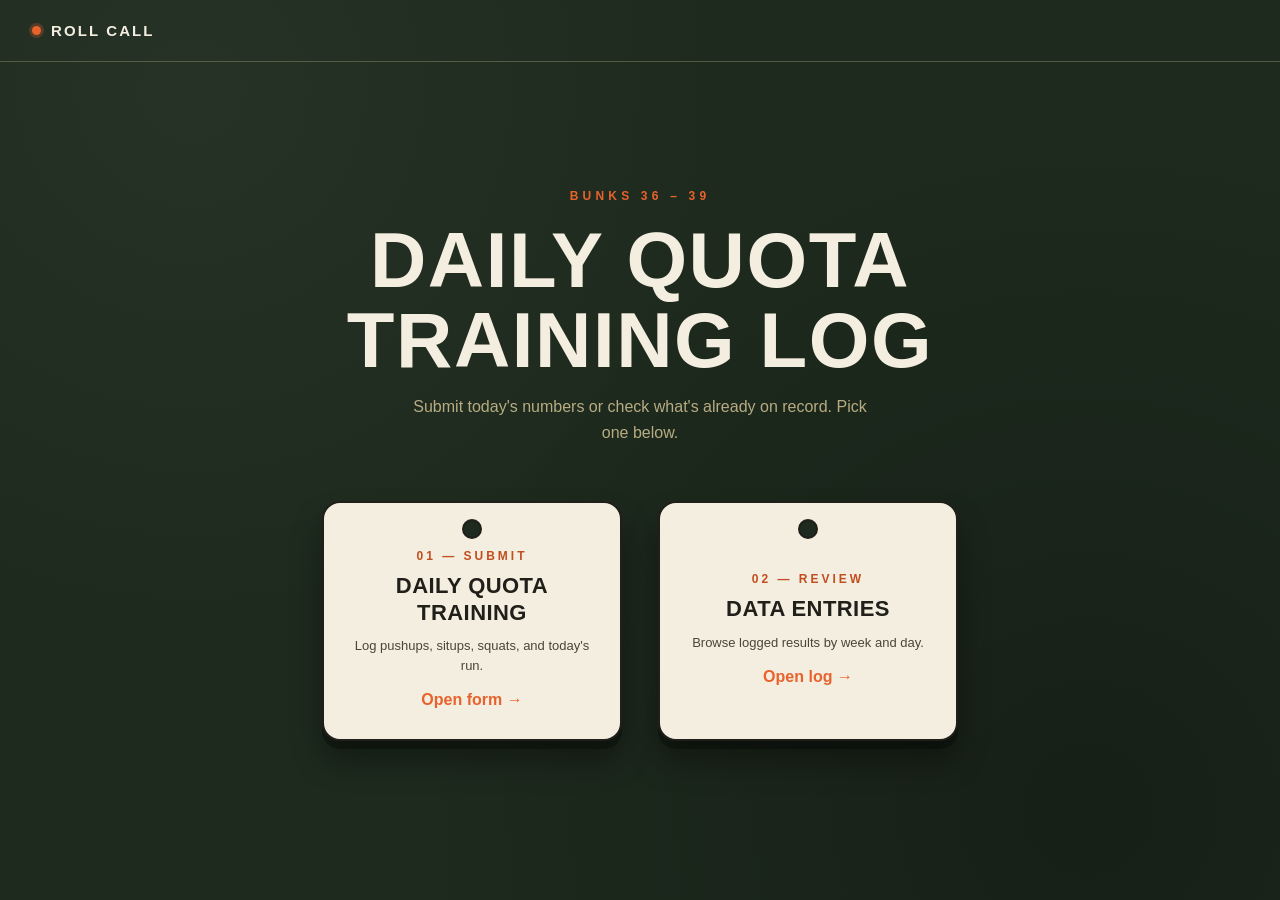
==== index.html @ 6c7694f4 "move files up to repo root" ====
<!DOCTYPE html>
<html lang="en">
<head>
  <meta charset="UTF-8" />
  <meta name="viewport" content="width=device-width, initial-scale=1.0" />
  <title>Roll Call — Daily Quota Training</title>
  <link rel="stylesheet" href="style.css" />
</head>
<body class="home">
  <header class="topbar">
    <div class="brand"><span class="dot"></span> Roll Call</div>
  </header>

  <main class="home-main">
    <div class="eyebrow">Bunks 36 – 39</div>
    <h1 class="home-title">Daily Quota<br />Training Log</h1>
    <p class="home-sub">
      Submit today's numbers or check what's already on record. Pick one below.
    </p>

    <div class="tag-row">
      <a class="tag" href="training.html">
        <span class="tag-num">01 — Submit</span>
        <span class="tag-title">Daily Quota Training</span>
        <span class="tag-desc">Log pushups, situps, squats, and today's run.</span>
        <span class="tag-arrow">Open form →</span>
      </a>

      <a class="tag" href="data.html">
        <span class="tag-num">02 — Review</span>
        <span class="tag-title">Data Entries</span>
        <span class="tag-desc">Browse logged results by week and day.</span>
        <span class="tag-arrow">Open log →</span>
      </a>
    </div>
  </main>
</body>
</html>
---- style.css ----
/* ============================================================
   Roll Call — shared styles
   Palette: field olive, paper cream, stencil ink, PT-belt orange
   ============================================================ */

:root {
  --bg-dark: #1e2a1e;
  --bg-darker: #141d13;
  --paper: #f3eee0;
  --paper-dim: #e8e0c8;
  --ink: #201f19;
  --accent: #e8622c;
  --accent-dim: #c24e20;
  --khaki: #b7ac82;
  --line: #6e6a4e;
  --good: #4c7a4a;

  --font: 'Avenir', 'Avenir Next', 'Century Gothic', 'Segoe UI', -apple-system,
    BlinkMacSystemFont, sans-serif;
}

* {
  box-sizing: border-box;
}

html,
body {
  margin: 0;
  padding: 0;
}

body {
  font-family: var(--font);
  background: var(--bg-dark);
  background-image: radial-gradient(circle at 15% 10%, rgba(255, 255, 255, 0.04), transparent 40%),
    radial-gradient(circle at 85% 90%, rgba(0, 0, 0, 0.25), transparent 50%);
  color: var(--paper);
  min-height: 100vh;
  -webkit-font-smoothing: antialiased;
}

a {
  color: inherit;
  text-decoration: none;
}

/* ---------- top bar ---------- */

.topbar {
  display: flex;
  align-items: center;
  justify-content: space-between;
  padding: 22px 32px;
  border-bottom: 1px solid rgba(183, 172, 130, 0.35);
}

.brand {
  display: flex;
  align-items: center;
  gap: 10px;
  font-weight: 800;
  letter-spacing: 0.14em;
  text-transform: uppercase;
  font-size: 15px;
  color: var(--paper);
}

.brand .dot {
  width: 9px;
  height: 9px;
  border-radius: 50%;
  background: var(--accent);
  box-shadow: 0 0 0 3px rgba(232, 98, 44, 0.25);
}

.back-link {
  font-size: 13px;
  font-weight: 700;
  letter-spacing: 0.08em;
  text-transform: uppercase;
  color: var(--khaki);
  border: 1px solid var(--line);
  padding: 8px 14px;
  border-radius: 999px;
  transition: 0.15s ease;
}

.back-link:hover {
  color: var(--bg-dark);
  background: var(--khaki);
  border-color: var(--khaki);
}

/* ============================================================
   HOME PAGE
   ============================================================ */

.home {
  min-height: 100vh;
  display: flex;
  flex-direction: column;
}

.home-main {
  flex: 1;
  display: flex;
  flex-direction: column;
  align-items: center;
  justify-content: center;
  text-align: center;
  padding: 48px 24px 80px;
}

.eyebrow {
  font-size: 12px;
  font-weight: 800;
  letter-spacing: 0.35em;
  text-transform: uppercase;
  color: var(--accent);
  margin-bottom: 18px;
}

.home-title {
  font-size: clamp(40px, 8vw, 78px);
  font-weight: 800;
  letter-spacing: 0.02em;
  line-height: 1.02;
  margin: 0 0 14px;
  text-transform: uppercase;
}

.home-sub {
  color: var(--khaki);
  font-size: 16px;
  max-width: 480px;
  margin: 0 0 56px;
  line-height: 1.6;
}

.tag-row {
  display: flex;
  gap: 36px;
  flex-wrap: wrap;
  justify-content: center;
}

/* dog-tag shaped button */
.tag {
  position: relative;
  width: 300px;
  min-height: 200px;
  background: var(--paper);
  color: var(--ink);
  border-radius: 18px;
  border: 2px solid var(--ink);
  padding: 46px 26px 30px;
  box-shadow: 0 8px 0 rgba(0, 0, 0, 0.3), 0 20px 30px rgba(0, 0, 0, 0.35);
  display: flex;
  flex-direction: column;
  align-items: center;
  justify-content: center;
  gap: 10px;
  transition: transform 0.15s ease, box-shadow 0.15s ease;
}

.tag:hover {
  transform: translateY(-4px);
  box-shadow: 0 12px 0 rgba(0, 0, 0, 0.3), 0 26px 36px rgba(0, 0, 0, 0.4);
}

.tag::before {
  content: "";
  position: absolute;
  top: 16px;
  left: 50%;
  transform: translateX(-50%);
  width: 16px;
  height: 16px;
  border-radius: 50%;
  background: var(--bg-dark);
  border: 2px solid var(--ink);
}

.tag .tag-num {
  font-size: 12px;
  font-weight: 800;
  letter-spacing: 0.25em;
  text-transform: uppercase;
  color: var(--accent-dim);
}

.tag .tag-title {
  font-size: 22px;
  font-weight: 800;
  letter-spacing: 0.02em;
  text-transform: uppercase;
  line-height: 1.2;
}

.tag .tag-desc {
  font-size: 13px;
  color: #4a4636;
  line-height: 1.5;
}

.tag .tag-arrow {
  margin-top: 6px;
  font-weight: 800;
  color: var(--accent);
}

/* ============================================================
   SHARED PAGE HEADER (form / data pages)
   ============================================================ */

.page {
  max-width: 780px;
  margin: 0 auto;
  padding: 48px 24px 100px;
}

.page-header {
  margin-bottom: 34px;
}

.page-eyebrow {
  font-size: 12px;
  font-weight: 800;
  letter-spacing: 0.3em;
  text-transform: uppercase;
  color: var(--accent);
  margin-bottom: 10px;
}

.page-title {
  font-size: clamp(28px, 5vw, 40px);
  font-weight: 800;
  text-transform: uppercase;
  letter-spacing: 0.01em;
  margin: 0 0 10px;
}

.page-desc {
  color: var(--khaki);
  font-size: 14px;
  line-height: 1.6;
  max-width: 560px;
}

/* ============================================================
   FORM (training.html)
   ============================================================ */

.panel {
  background: var(--paper);
  color: var(--ink);
  border-radius: 16px;
  border: 2px solid var(--ink);
  padding: 30px;
  box-shadow: 0 10px 0 rgba(0, 0, 0, 0.28), 0 20px 30px rgba(0, 0, 0, 0.3);
}

.field {
  margin-bottom: 22px;
}

.field label {
  display: block;
  font-size: 11px;
  font-weight: 800;
  letter-spacing: 0.16em;
  text-transform: uppercase;
  color: var(--accent-dim);
  margin-bottom: 8px;
}

.field input[type="text"],
.field input[type="number"],
.field select {
  width: 100%;
  font-family: var(--font);
  font-size: 15px;
  padding: 12px 14px;
  border-radius: 8px;
  border: 1.5px solid #cfc6a6;
  background: #fffdf7;
  color: var(--ink);
}

.field input:focus,
.field select:focus {
  outline: 3px solid rgba(232, 98, 44, 0.35);
  border-color: var(--accent);
}

.row-2 {
  display: grid;
  grid-template-columns: 1fr 1fr;
  gap: 16px;
}

.row-3 {
  display: grid;
  grid-template-columns: 1fr 1fr 1fr;
  gap: 16px;
}

@media (max-width: 560px) {
  .row-2,
  .row-3 {
    grid-template-columns: 1fr;
  }
}

.divider {
  border: none;
  border-top: 1px dashed #cfc6a6;
  margin: 26px 0;
}

.run-block {
  background: var(--paper-dim);
  border: 1.5px dashed var(--line);
  border-radius: 12px;
  padding: 20px;
  margin-bottom: 18px;
  position: relative;
}

.run-block-label {
  font-size: 11px;
  font-weight: 800;
  letter-spacing: 0.16em;
  text-transform: uppercase;
  color: var(--ink);
  margin-bottom: 14px;
  display: flex;
  align-items: center;
  justify-content: space-between;
}

.remove-run {
  background: none;
  border: none;
  color: var(--accent-dim);
  font-size: 11px;
  font-weight: 800;
  letter-spacing: 0.08em;
  text-transform: uppercase;
  cursor: pointer;
  padding: 4px 8px;
}

.remove-run:hover {
  text-decoration: underline;
}

.conditional {
  display: none;
  margin-top: 14px;
}

.conditional.show {
  display: block;
}

.sets-row {
  display: flex;
  align-items: center;
  gap: 10px;
}

.sets-row .x {
  font-weight: 800;
  color: var(--accent-dim);
  padding-top: 10px;
}

.btn-add {
  width: 100%;
  background: transparent;
  border: 2px dashed var(--line);
  color: var(--ink);
  font-family: var(--font);
  font-weight: 800;
  font-size: 13px;
  letter-spacing: 0.1em;
  text-transform: uppercase;
  padding: 14px;
  border-radius: 10px;
  cursor: pointer;
  transition: 0.15s ease;
}

.btn-add:hover {
  border-color: var(--accent);
  color: var(--accent-dim);
}

.btn-submit {
  width: 100%;
  margin-top: 28px;
  background: var(--accent);
  color: #fff;
  border: none;
  font-family: var(--font);
  font-weight: 800;
  font-size: 15px;
  letter-spacing: 0.1em;
  text-transform: uppercase;
  padding: 16px;
  border-radius: 10px;
  cursor: pointer;
  box-shadow: 0 5px 0 var(--accent-dim);
  transition: transform 0.1s ease, box-shadow 0.1s ease;
}

.btn-submit:hover {
  transform: translateY(-1px);
  box-shadow: 0 6px 0 var(--accent-dim);
}

.btn-submit:active {
  transform: translateY(3px);
  box-shadow: 0 2px 0 var(--accent-dim);
}

.btn-submit:disabled {
  opacity: 0.6;
  cursor: not-allowed;
}

.status-msg {
  margin-top: 16px;
  padding: 14px 16px;
  border-radius: 8px;
  font-size: 13px;
  font-weight: 700;
  display: none;
}

.status-msg.show {
  display: block;
}

.status-msg.ok {
  background: rgba(76, 122, 74, 0.15);
  border: 1.5px solid var(--good);
  color: #2b4b2a;
}

.status-msg.err {
  background: rgba(196, 60, 40, 0.12);
  border: 1.5px solid #c43c28;
  color: #7a2417;
}

/* ============================================================
   DATA PAGE (data.html)
   ============================================================ */

.filter-panel {
  background: var(--paper);
  border: 2px solid var(--ink);
  border-radius: 16px;
  padding: 22px 26px;
  display: flex;
  gap: 20px;
  flex-wrap: wrap;
  box-shadow: 0 8px 0 rgba(0, 0, 0, 0.28), 0 16px 24px rgba(0, 0, 0, 0.3);
  margin-bottom: 28px;
}

.filter-field {
  flex: 1;
  min-width: 180px;
}

.filter-field label {
  display: block;
  font-size: 11px;
  font-weight: 800;
  letter-spacing: 0.16em;
  text-transform: uppercase;
  color: var(--accent-dim);
  margin-bottom: 8px;
}

.filter-field select {
  width: 100%;
  font-family: var(--font);
  font-size: 15px;
  padding: 12px 14px;
  border-radius: 8px;
  border: 1.5px solid #cfc6a6;
  background: #fffdf7;
  color: var(--ink);
}

.table-wrap {
  background: var(--paper);
  border: 2px solid var(--ink);
  border-radius: 16px;
  overflow: hidden;
  box-shadow: 0 8px 0 rgba(0, 0, 0, 0.28), 0 16px 24px rgba(0, 0, 0, 0.3);
}

table {
  width: 100%;
  border-collapse: collapse;
  color: var(--ink);
}

thead th {
  background: var(--bg-darker);
  color: var(--paper);
  text-align: left;
  font-size: 11px;
  font-weight: 800;
  letter-spacing: 0.12em;
  text-transform: uppercase;
  padding: 14px 16px;
}

tbody td {
  padding: 13px 16px;
  font-size: 14px;
  border-top: 1px solid #e2d9bc;
  font-variant-numeric: tabular-nums;
}

tbody tr:nth-child(even) {
  background: rgba(183, 172, 130, 0.14);
}

.bunk-badge {
  display: inline-flex;
  align-items: center;
  justify-content: center;
  width: 30px;
  height: 30px;
  border-radius: 50%;
  background: var(--bg-dark);
  color: var(--paper);
  font-weight: 800;
  font-size: 12px;
}

.empty-state,
.loading-state {
  padding: 48px 24px;
  text-align: center;
  color: #7a7358;
  font-size: 14px;
}

.hint {
  color: var(--khaki);
  font-size: 12px;
  margin-top: 14px;
  line-height: 1.6;
}
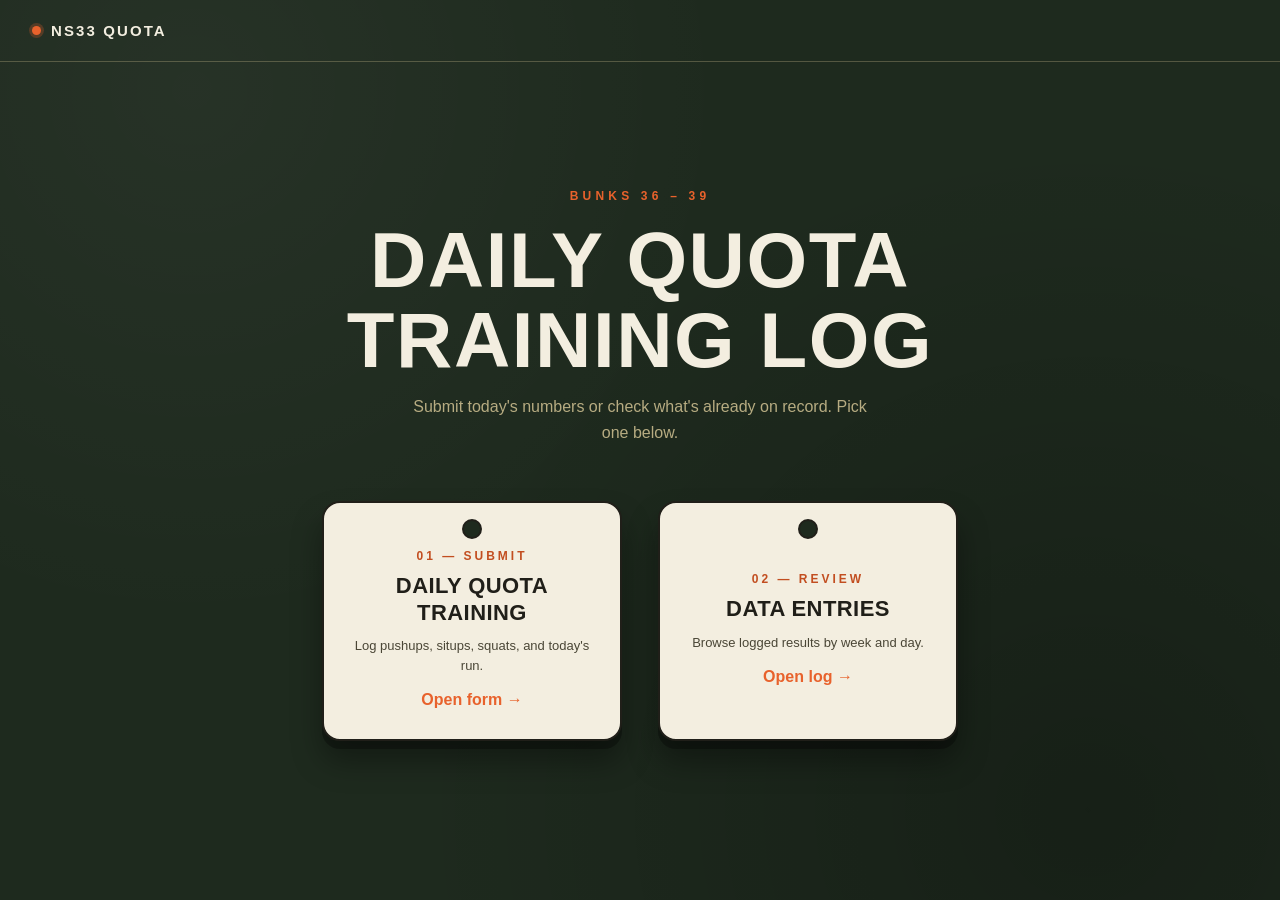
==== commit d2fa39a8: "change top icon text" ====
--- a/index.html
+++ b/index.html
@@ -8,7 +8,7 @@
 </head>
 <body class="home">
   <header class="topbar">
-    <div class="brand"><span class="dot"></span> Roll Call</div>
+    <div class="brand"><span class="dot"></span> NS33 Quota</div>
   </header>
 
   <main class="home-main">
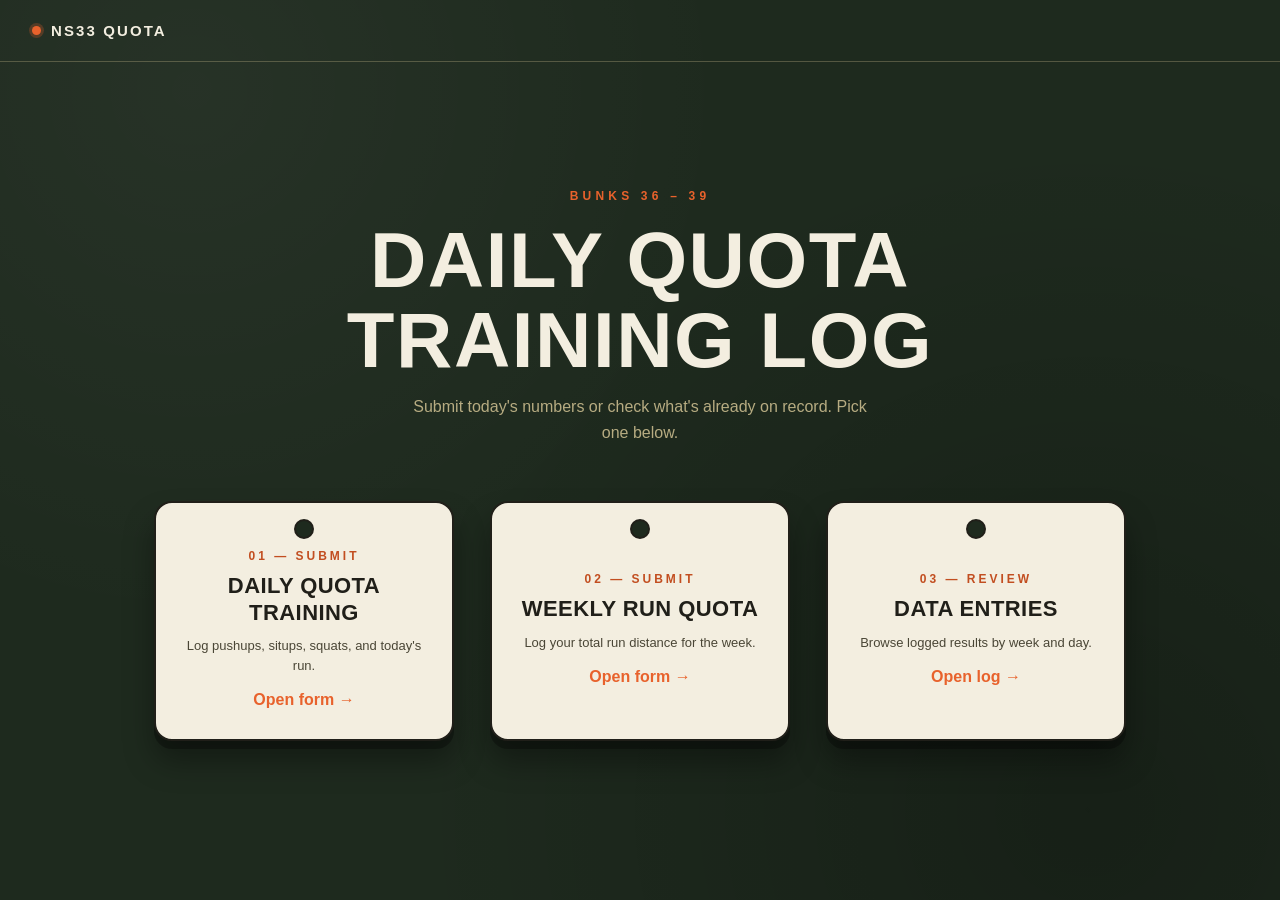
==== commit f5531aed: "add weekly run quota" ====
--- a/index.html
+++ b/index.html
@@ -3,7 +3,7 @@
 <head>
   <meta charset="UTF-8" />
   <meta name="viewport" content="width=device-width, initial-scale=1.0" />
-  <title>Roll Call — Daily Quota Training</title>
+  <title>NS33 Quota Website</title>
   <link rel="stylesheet" href="style.css" />
 </head>
 <body class="home">
@@ -26,8 +26,15 @@
         <span class="tag-arrow">Open form →</span>
       </a>
 
+      <a class="tag" href="weekly.html">
+        <span class="tag-num">02 — Submit</span>
+        <span class="tag-title">Weekly Run Quota</span>
+        <span class="tag-desc">Log your total run distance for the week.</span>
+        <span class="tag-arrow">Open form →</span>
+      </a>
+
       <a class="tag" href="data.html">
-        <span class="tag-num">02 — Review</span>
+        <span class="tag-num">03 — Review</span>
         <span class="tag-title">Data Entries</span>
         <span class="tag-desc">Browse logged results by week and day.</span>
         <span class="tag-arrow">Open log →</span>
@@ -35,4 +42,4 @@
     </div>
   </main>
 </body>
-</html>
+</html>
--- a/style.css
+++ b/style.css
@@ -287,6 +287,22 @@
   color: var(--ink);
 }
 
+.field select {
+  appearance: none;
+  -webkit-appearance: none;
+  -moz-appearance: none;
+  padding-right: 42px;
+  background-image: url("data:image/svg+xml,%3Csvg xmlns='http://www.w3.org/2000/svg' viewBox='0 0 20 20' fill='none' stroke='%23201f19' stroke-width='2' stroke-linecap='round' stroke-linejoin='round'%3E%3Cpolyline points='5 8 10 13 15 8'%3E%3C/polyline%3E%3C/svg%3E");
+  background-repeat: no-repeat;
+  background-position: right 14px center;
+  background-size: 14px;
+}
+
+.field select:disabled {
+  opacity: 0.55;
+  cursor: not-allowed;
+}
+
 .field input:focus,
 .field select:focus {
   outline: 3px solid rgba(232, 98, 44, 0.35);
@@ -495,6 +511,19 @@
   border: 1.5px solid #cfc6a6;
   background: #fffdf7;
   color: var(--ink);
+  appearance: none;
+  -webkit-appearance: none;
+  -moz-appearance: none;
+  padding-right: 42px;
+  background-image: url("data:image/svg+xml,%3Csvg xmlns='http://www.w3.org/2000/svg' viewBox='0 0 20 20' fill='none' stroke='%23201f19' stroke-width='2' stroke-linecap='round' stroke-linejoin='round'%3E%3Cpolyline points='5 8 10 13 15 8'%3E%3C/polyline%3E%3C/svg%3E");
+  background-repeat: no-repeat;
+  background-position: right 14px center;
+  background-size: 14px;
+}
+
+.filter-field select:disabled {
+  opacity: 0.55;
+  cursor: not-allowed;
 }
 
 .table-wrap {
@@ -559,4 +588,4 @@
   font-size: 12px;
   margin-top: 14px;
   line-height: 1.6;
-}
+}
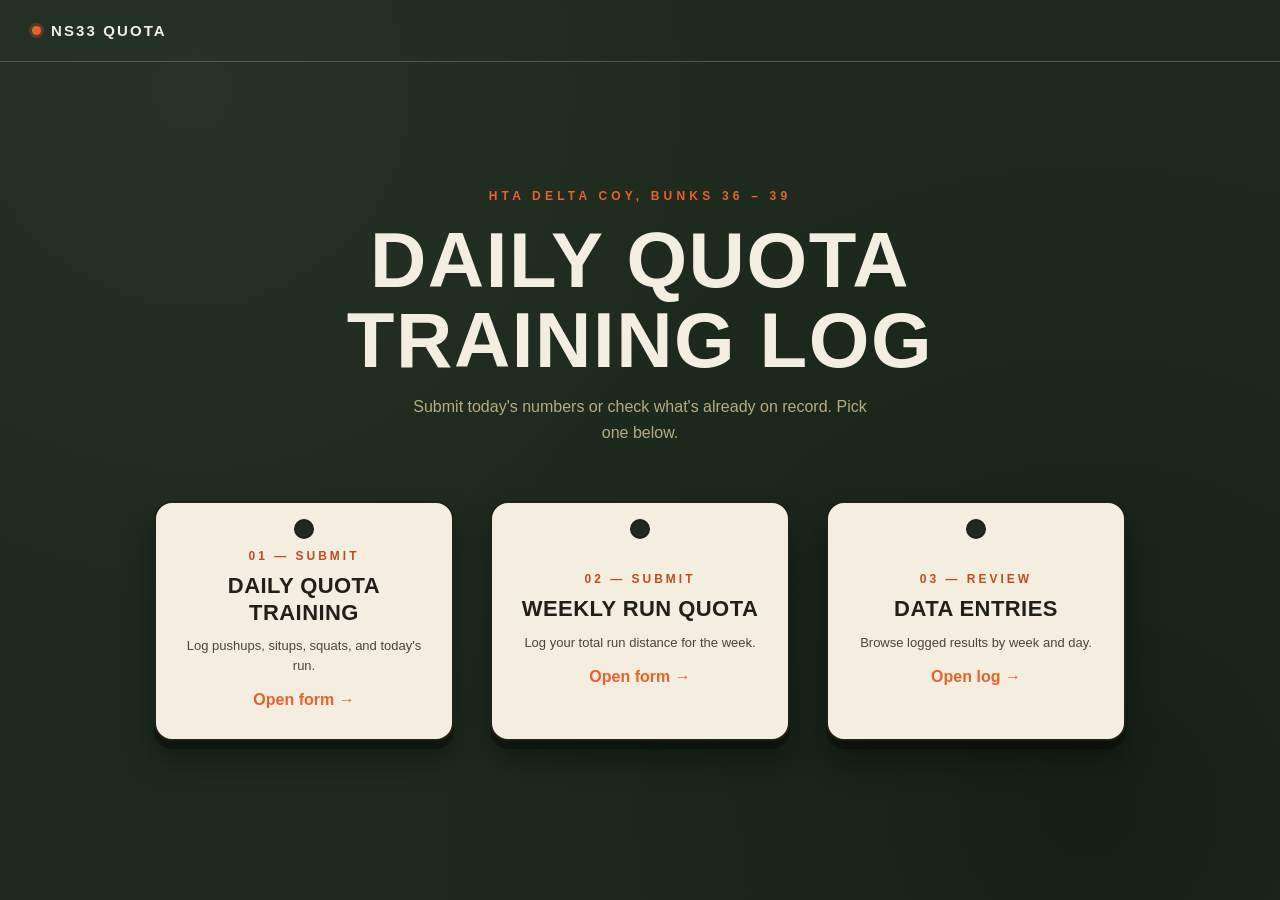
==== commit 7d6ce478: "add small thing to index.html" ====
--- a/index.html
+++ b/index.html
@@ -12,7 +12,7 @@
   </header>
 
   <main class="home-main">
-    <div class="eyebrow">Bunks 36 – 39</div>
+    <div class="eyebrow">HTA Delta Coy, Bunks 36 – 39</div>
     <h1 class="home-title">Daily Quota<br />Training Log</h1>
     <p class="home-sub">
       Submit today's numbers or check what's already on record. Pick one below.
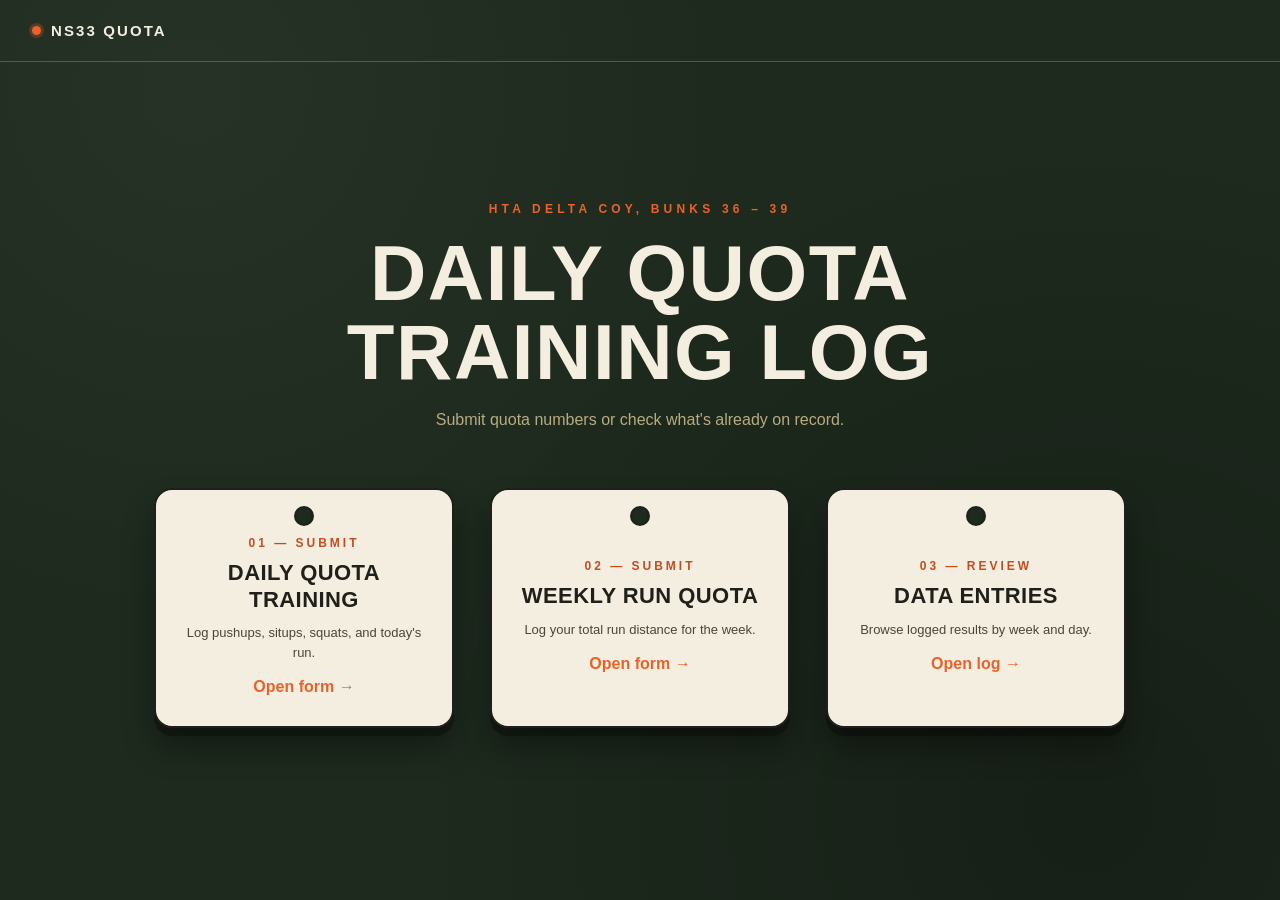
==== commit 7e7fc950: "more html changes......" ====
--- a/index.html
+++ b/index.html
@@ -15,7 +15,7 @@
     <div class="eyebrow">HTA Delta Coy, Bunks 36 – 39</div>
     <h1 class="home-title">Daily Quota<br />Training Log</h1>
     <p class="home-sub">
-      Submit today's numbers or check what's already on record. Pick one below.
+      Submit quota numbers or check what's already on record.
     </p>
 
     <div class="tag-row">
